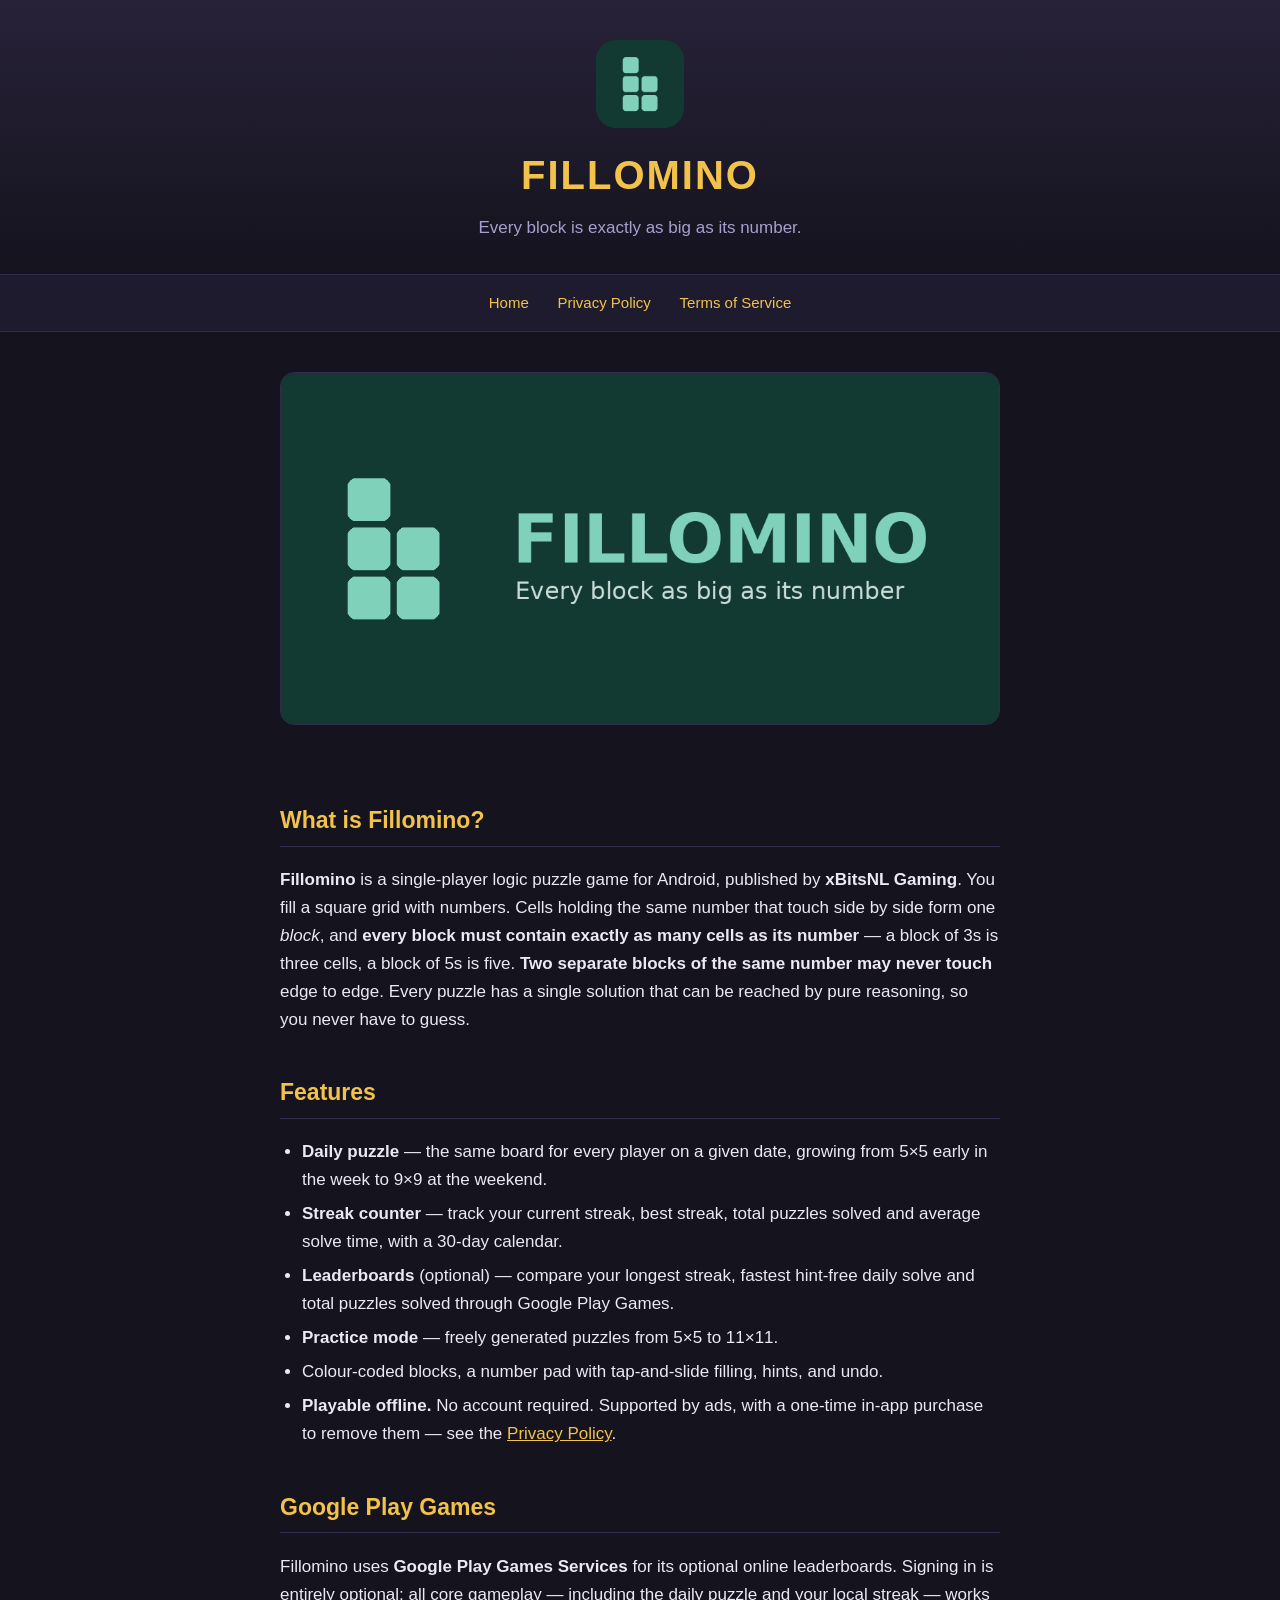
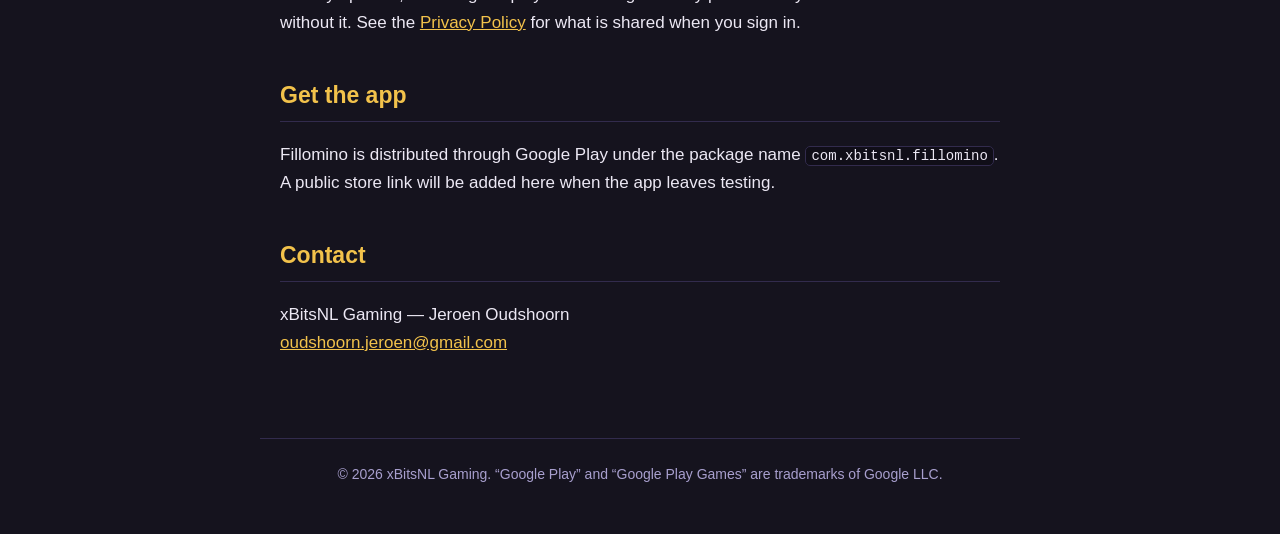
==== index.html @ f1c4b3b2 "Add Fillomino site: home page, privacy policy, terms of service Co-Authored-By: Claude Sonnet 5 <nor" ====
<!DOCTYPE html>
<html lang="en">
<head>
<meta charset="utf-8">
<meta name="viewport" content="width=device-width, initial-scale=1">
<title>Fillomino — a logic puzzle game for Android</title>
<meta name="description" content="Fillomino is a single-player logic puzzle game for Android by xBitsNL Gaming: fill the grid with numbers so every block is as big as its number, with a daily puzzle, streaks and leaderboards.">
<link rel="icon" href="assets/icon.png">
<link rel="stylesheet" href="style.css">
</head>
<body>

<header>
  <img class="icon" src="assets/icon.png" alt="Fillomino app icon">
  <h1>FILLOMINO</h1>
  <p class="tagline">Every block is exactly as big as its number.</p>
</header>

<nav>
  <a href="index.html">Home</a>
  <a href="privacy-policy.html">Privacy Policy</a>
  <a href="terms-of-service.html">Terms of Service</a>
</nav>

<main>
  <img class="feature" src="assets/feature.png" alt="Fillomino — logic puzzle game">

  <h2>What is Fillomino?</h2>
  <p>
    <strong>Fillomino</strong> is a single-player logic puzzle game for Android, published by
    <strong>xBitsNL&nbsp;Gaming</strong>. You fill a square grid with numbers. Cells holding the
    same number that touch side by side form one <em>block</em>, and <strong>every block must
    contain exactly as many cells as its number</strong> — a block of 3s is three cells, a block
    of 5s is five. <strong>Two separate blocks of the same number may never touch</strong>
    edge to edge. Every puzzle has a single solution that can be reached by pure reasoning, so you
    never have to guess.
  </p>

  <h2>Features</h2>
  <ul>
    <li><strong>Daily puzzle</strong> — the same board for every player on a given date, growing
      from 5&times;5 early in the week to 9&times;9 at the weekend.</li>
    <li><strong>Streak counter</strong> — track your current streak, best streak, total puzzles
      solved and average solve time, with a 30-day calendar.</li>
    <li><strong>Leaderboards</strong> (optional) — compare your longest streak, fastest hint-free
      daily solve and total puzzles solved through Google&nbsp;Play&nbsp;Games.</li>
    <li><strong>Practice mode</strong> — freely generated puzzles from 5&times;5 to 11&times;11.</li>
    <li>Colour-coded blocks, a number pad with tap-and-slide filling, hints, and undo.</li>
    <li><strong>Playable offline.</strong> No account required. Supported by ads, with a
      one-time in-app purchase to remove them &mdash; see the
      <a href="privacy-policy.html">Privacy Policy</a>.</li>
  </ul>

  <h2>Google Play Games</h2>
  <p>
    Fillomino uses <strong>Google Play Games Services</strong> for its optional online
    leaderboards. Signing in is entirely optional; all core gameplay — including the daily puzzle
    and your local streak — works without it. See the <a href="privacy-policy.html">Privacy
    Policy</a> for what is shared when you sign in.
  </p>

  <h2>Get the app</h2>
  <p>
    Fillomino is distributed through Google&nbsp;Play under the package name
    <code>com.xbitsnl.fillomino</code>. A public store link will be added here when the app leaves
    testing.
  </p>

  <h2>Contact</h2>
  <p>
    xBitsNL&nbsp;Gaming — Jeroen&nbsp;Oudshoorn<br>
    <a href="mailto:oudshoorn.jeroen@gmail.com">oudshoorn.jeroen@gmail.com</a>
  </p>
</main>

<footer>
  &copy; <span id="y">2026</span> xBitsNL Gaming. &ldquo;Google Play&rdquo; and
  &ldquo;Google Play Games&rdquo; are trademarks of Google&nbsp;LLC.
  <script>document.getElementById('y').textContent = new Date().getFullYear();</script>
</footer>

</body>
</html>
---- style.css ----
:root {
  --bg: #15131e;
  --bg-soft: #1e1b2e;
  --card: #241f37;
  --gold: #f2c24b;
  --gold-deep: #cb8f17;
  --ink: #ece8f4;
  --muted: #a89fce;
  --line: #322b4d;
  --max: 760px;
}

* { box-sizing: border-box; }

html { -webkit-text-size-adjust: 100%; }

body {
  margin: 0;
  background: var(--bg);
  color: var(--ink);
  font: 17px/1.65 -apple-system, BlinkMacSystemFont, "Segoe UI", Roboto, Helvetica, Arial, sans-serif;
}

a { color: var(--gold); }
a:hover { color: var(--gold-deep); }

header {
  background: linear-gradient(180deg, #272238, var(--bg));
  border-bottom: 1px solid var(--line);
  padding: 40px 20px 32px;
  text-align: center;
}

header img.icon {
  width: 88px;
  height: 88px;
  border-radius: 20px;
  display: block;
  margin: 0 auto 14px;
}

header h1 {
  margin: 0;
  font-size: 40px;
  letter-spacing: 2px;
  color: var(--gold);
}

header p.tagline {
  margin: 6px 0 0;
  color: var(--muted);
}

nav {
  text-align: center;
  padding: 14px 20px;
  border-bottom: 1px solid var(--line);
  background: var(--bg-soft);
  position: sticky;
  top: 0;
}

nav a {
  margin: 0 12px;
  text-decoration: none;
  font-size: 15px;
}

main {
  max-width: var(--max);
  margin: 0 auto;
  padding: 32px 20px 64px;
}

main img.feature {
  width: 100%;
  border-radius: 14px;
  border: 1px solid var(--line);
  margin: 8px 0 28px;
}

h2 {
  color: var(--gold);
  margin-top: 40px;
  font-size: 23px;
  border-bottom: 1px solid var(--line);
  padding-bottom: 6px;
}

h3 { color: var(--ink); margin-top: 28px; font-size: 18px; }

ul { padding-left: 22px; }
li { margin: 6px 0; }

.card {
  background: var(--card);
  border: 1px solid var(--line);
  border-radius: 14px;
  padding: 4px 22px 18px;
  margin: 20px 0;
}

.meta { color: var(--muted); font-size: 14px; }

code {
  background: #100e18;
  border: 1px solid var(--line);
  border-radius: 5px;
  padding: 1px 5px;
  font-size: 14px;
}

footer {
  max-width: var(--max);
  margin: 0 auto;
  padding: 24px 20px 48px;
  border-top: 1px solid var(--line);
  color: var(--muted);
  font-size: 14px;
  text-align: center;
}
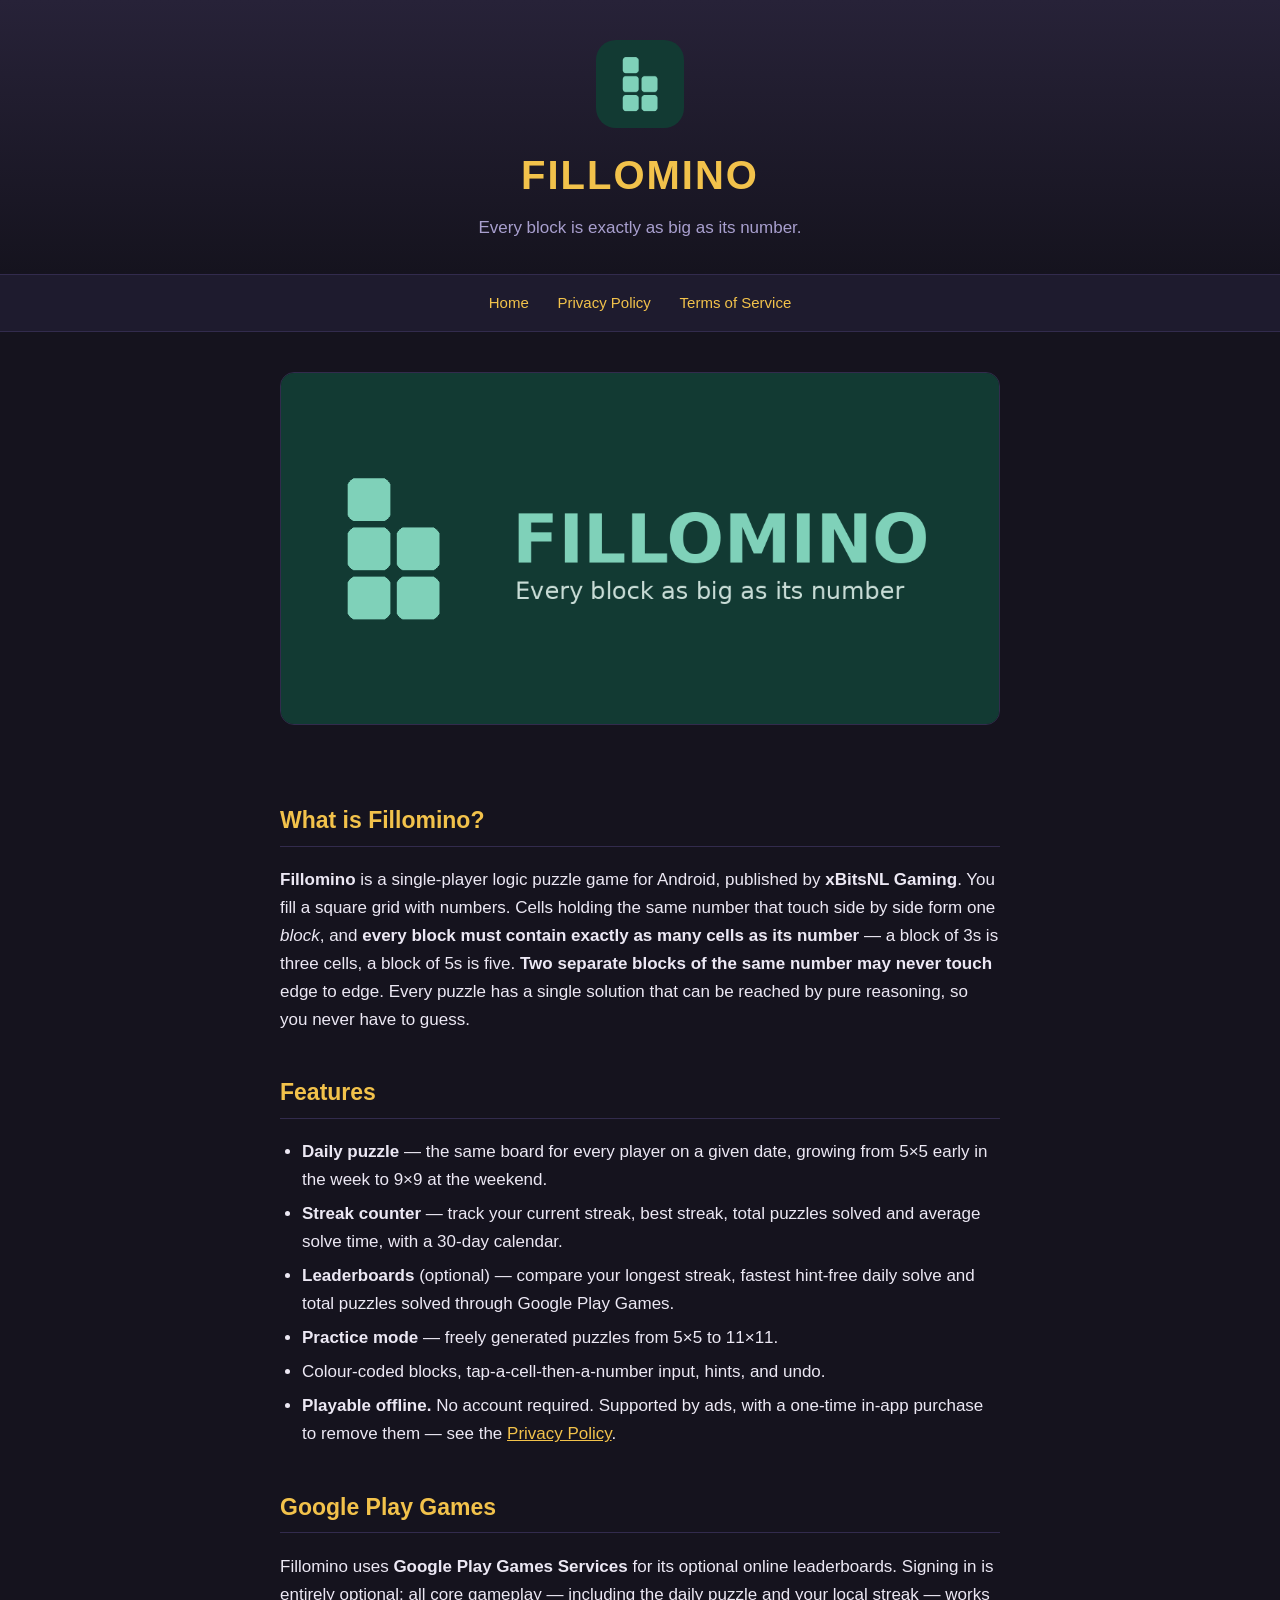
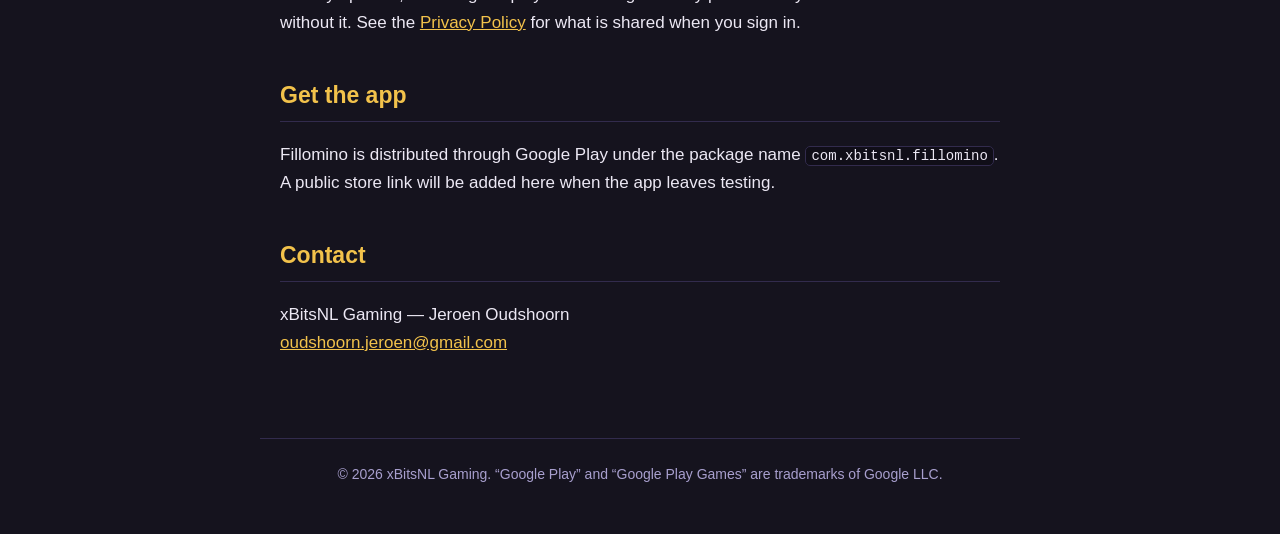
==== commit b3dfacfe: "Update copy: cell-first input, INTERNET-only permission Co-Authored-By: Claude Sonnet 5 <noreply@ant" ====
--- a/index.html
+++ b/index.html
@@ -45,7 +45,7 @@
     <li><strong>Leaderboards</strong> (optional) — compare your longest streak, fastest hint-free
       daily solve and total puzzles solved through Google&nbsp;Play&nbsp;Games.</li>
     <li><strong>Practice mode</strong> — freely generated puzzles from 5&times;5 to 11&times;11.</li>
-    <li>Colour-coded blocks, a number pad with tap-and-slide filling, hints, and undo.</li>
+    <li>Colour-coded blocks, tap-a-cell-then-a-number input, hints, and undo.</li>
     <li><strong>Playable offline.</strong> No account required. Supported by ads, with a
       one-time in-app purchase to remove them &mdash; see the
       <a href="privacy-policy.html">Privacy Policy</a>.</li>
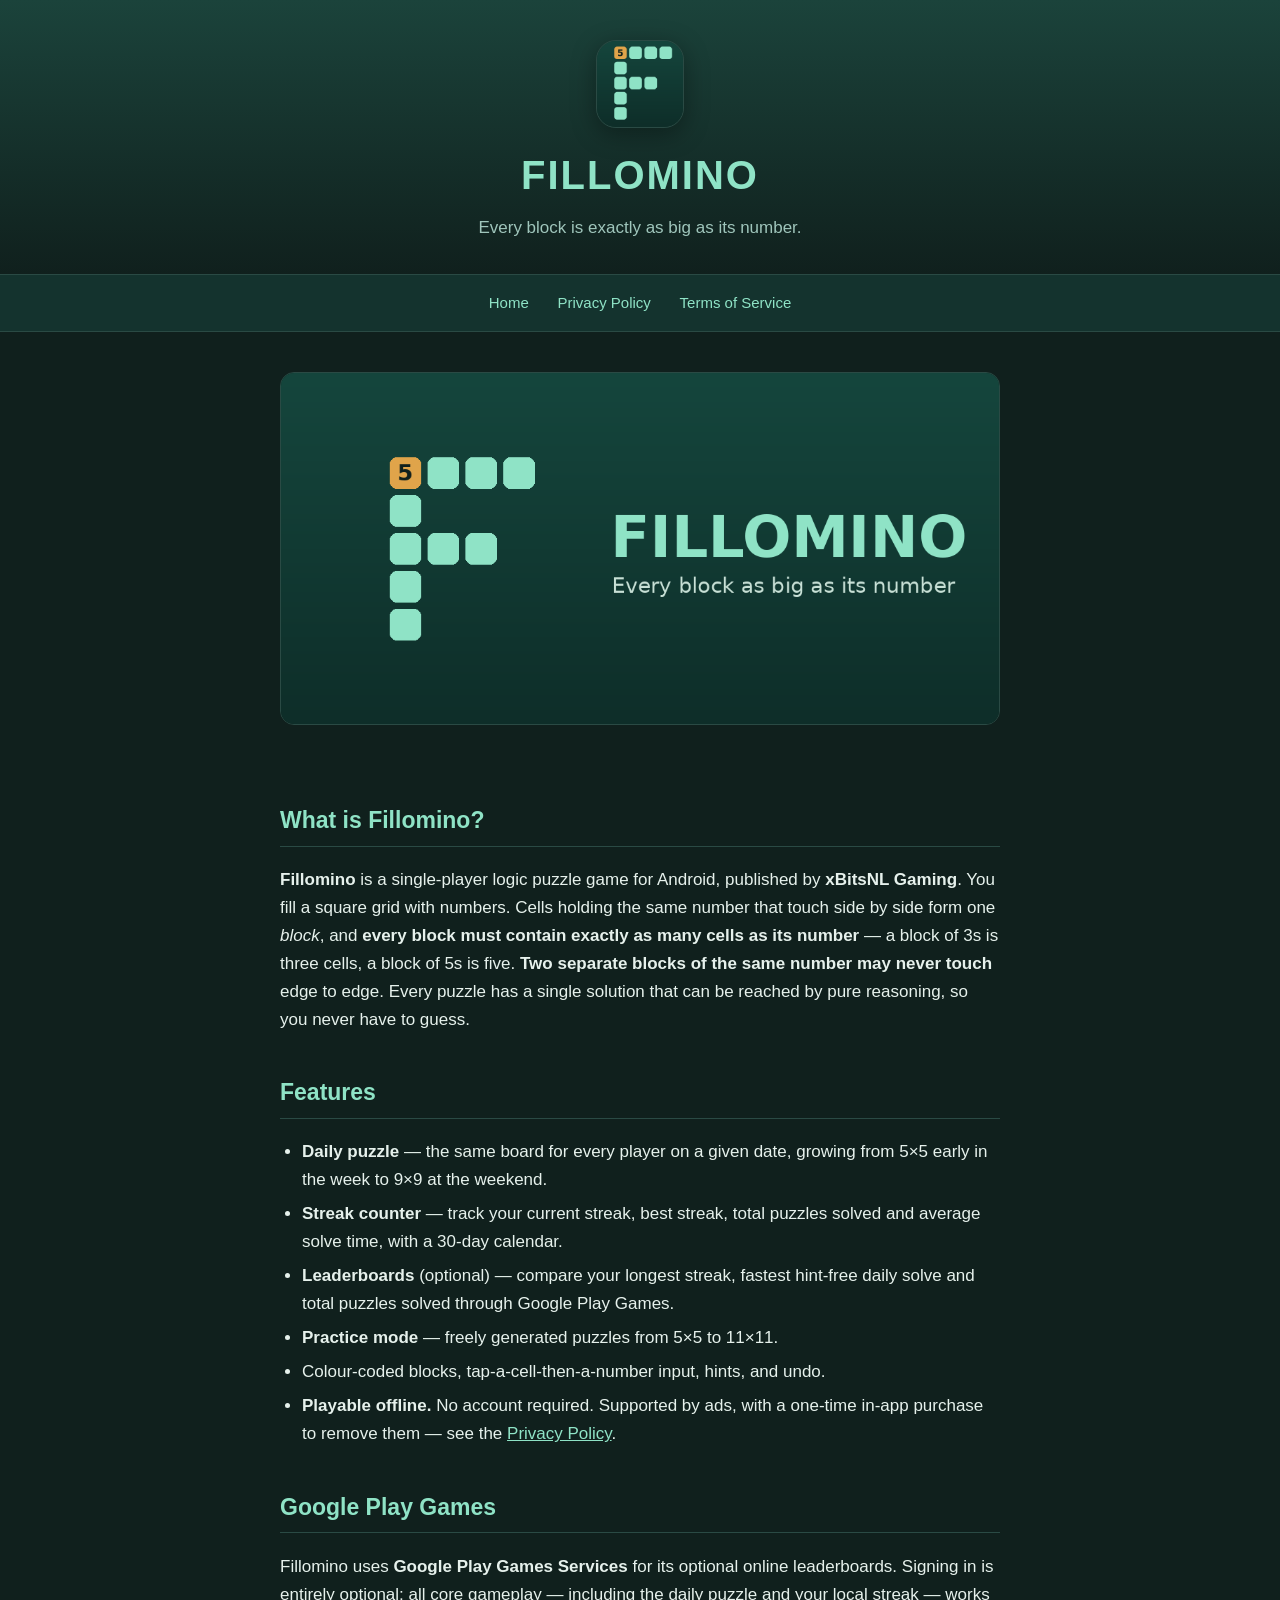
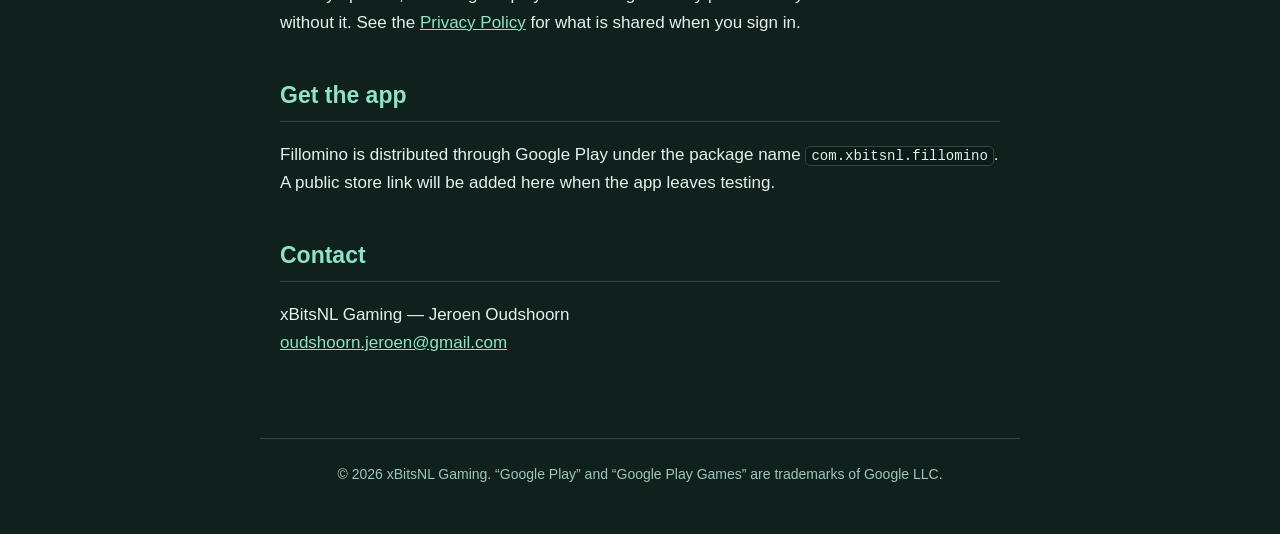
==== commit a9c3e86c: "Retheme site to Fillomino teal/mint palette to match the app and logo Co-Authored-By: Claude Sonnet " ====
--- a/index.html
+++ b/index.html
@@ -3,6 +3,7 @@
 <head>
 <meta charset="utf-8">
 <meta name="viewport" content="width=device-width, initial-scale=1">
+<meta name="theme-color" content="#10201d">
 <title>Fillomino — a logic puzzle game for Android</title>
 <meta name="description" content="Fillomino is a single-player logic puzzle game for Android by xBitsNL Gaming: fill the grid with numbers so every block is as big as its number, with a daily puzzle, streaks and leaderboards.">
 <link rel="icon" href="assets/icon.png">
--- a/style.css
+++ b/style.css
@@ -1,12 +1,13 @@
 :root {
-  --bg: #15131e;
-  --bg-soft: #1e1b2e;
-  --card: #241f37;
-  --gold: #f2c24b;
-  --gold-deep: #cb8f17;
-  --ink: #ece8f4;
-  --muted: #a89fce;
-  --line: #322b4d;
+  --bg: #10201d;
+  --bg-soft: #14332e;
+  --card: #17403a;
+  --teal: #8fe3c6;
+  --teal-deep: #157a6e;
+  --amber: #e0a44a;
+  --ink: #e6f1ec;
+  --muted: #9fc5bb;
+  --line: #2a4a44;
   --max: 760px;
 }
 
@@ -21,11 +22,11 @@
   font: 17px/1.65 -apple-system, BlinkMacSystemFont, "Segoe UI", Roboto, Helvetica, Arial, sans-serif;
 }
 
-a { color: var(--gold); }
-a:hover { color: var(--gold-deep); }
+a { color: var(--teal); }
+a:hover { color: var(--amber); }
 
 header {
-  background: linear-gradient(180deg, #272238, var(--bg));
+  background: linear-gradient(180deg, #1b433b, var(--bg));
   border-bottom: 1px solid var(--line);
   padding: 40px 20px 32px;
   text-align: center;
@@ -35,6 +36,8 @@
   width: 88px;
   height: 88px;
   border-radius: 20px;
+  border: 1px solid var(--line);
+  box-shadow: 0 6px 24px rgba(0, 0, 0, 0.35);
   display: block;
   margin: 0 auto 14px;
 }
@@ -43,7 +46,7 @@
   margin: 0;
   font-size: 40px;
   letter-spacing: 2px;
-  color: var(--gold);
+  color: var(--teal);
 }
 
 header p.tagline {
@@ -80,7 +83,7 @@
 }
 
 h2 {
-  color: var(--gold);
+  color: var(--teal);
   margin-top: 40px;
   font-size: 23px;
   border-bottom: 1px solid var(--line);
@@ -103,7 +106,7 @@
 .meta { color: var(--muted); font-size: 14px; }
 
 code {
-  background: #100e18;
+  background: #0b1917;
   border: 1px solid var(--line);
   border-radius: 5px;
   padding: 1px 5px;
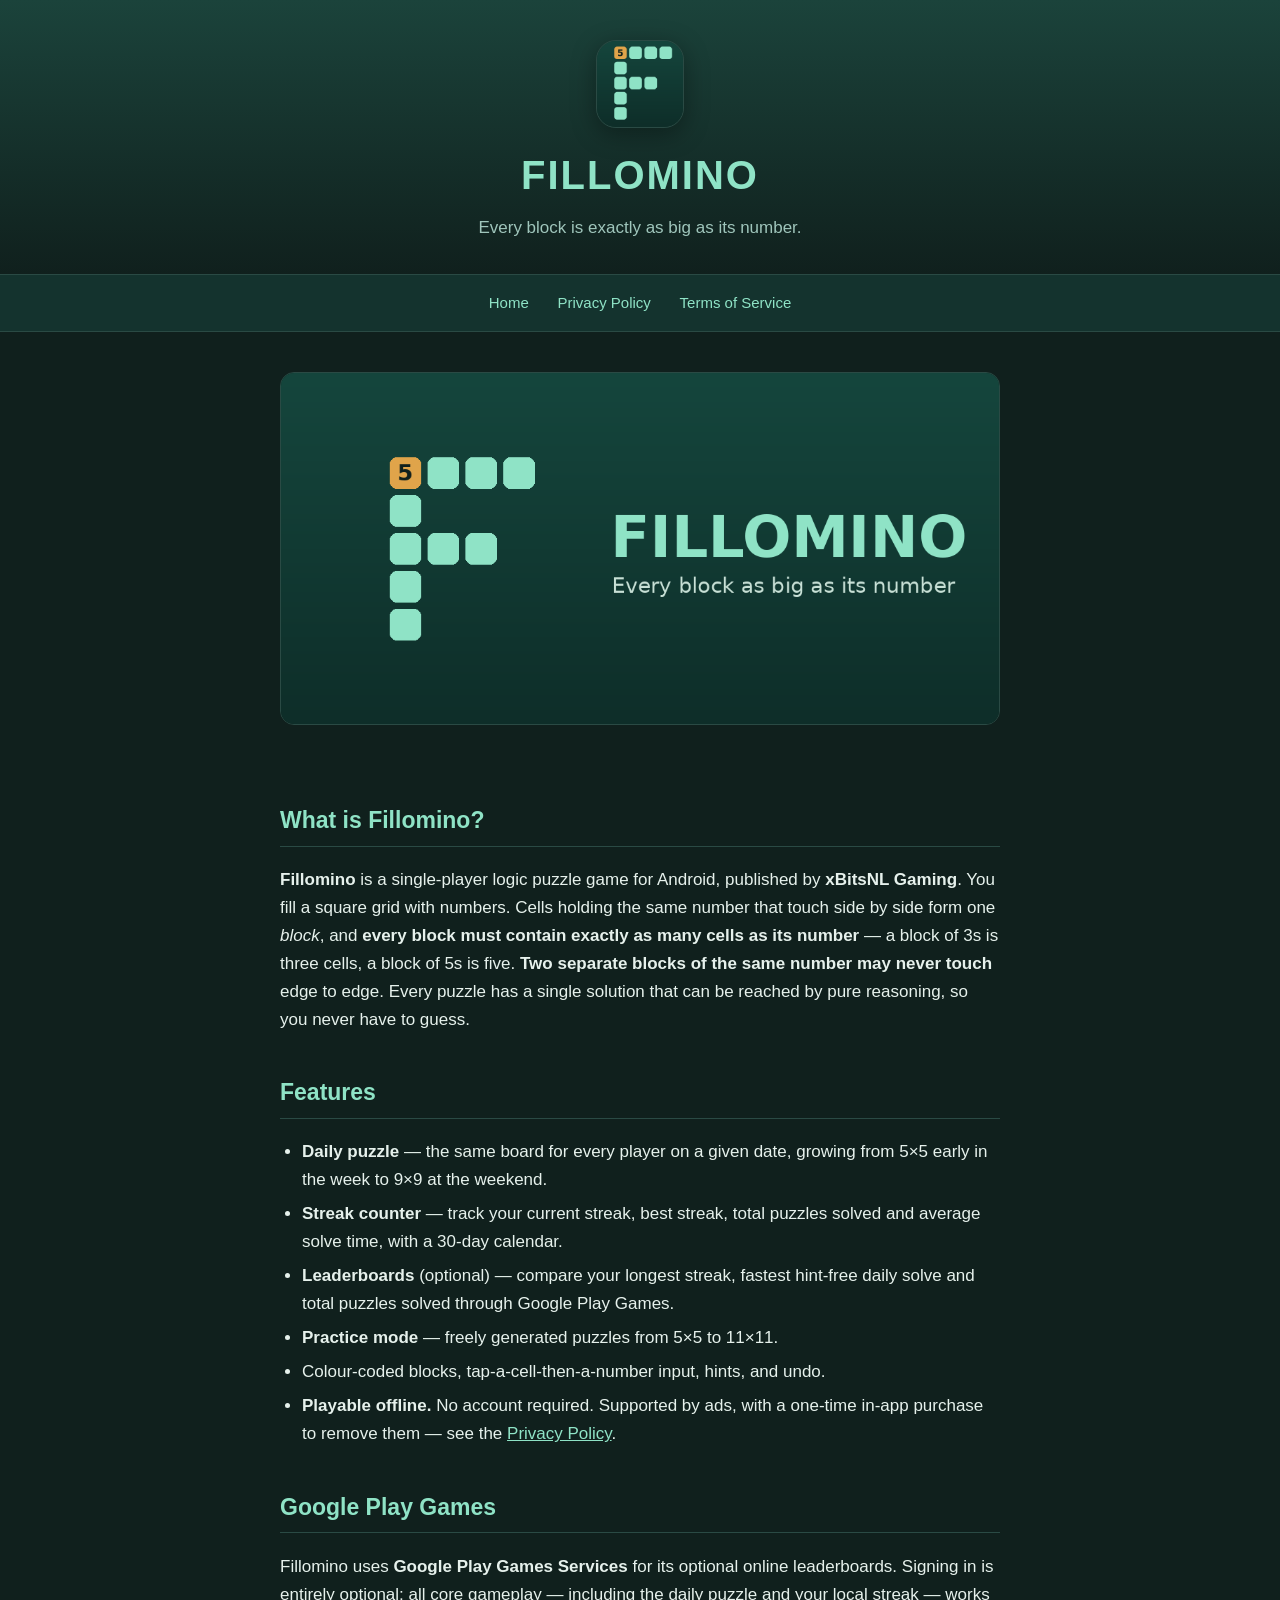
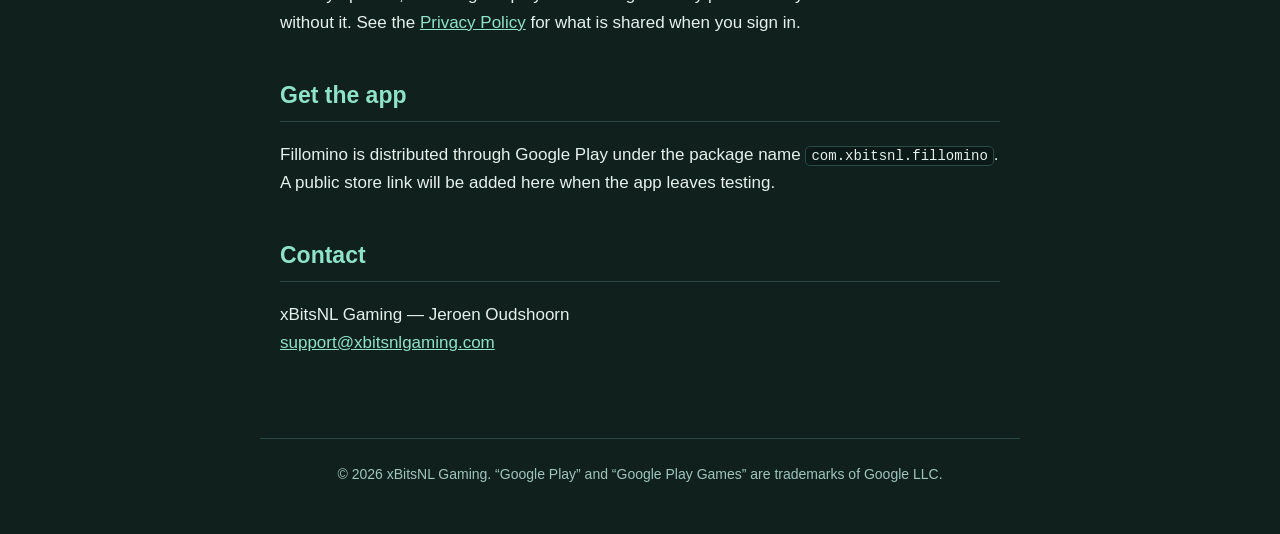
==== commit 0f79a624: "Nieuw adres: fillomino.xbitsnlgaming.com, contact via support@xbitsnlgaming.com Co-Authored-By: Clau" ====
--- a/index.html
+++ b/index.html
@@ -70,7 +70,7 @@
   <h2>Contact</h2>
   <p>
     xBitsNL&nbsp;Gaming — Jeroen&nbsp;Oudshoorn<br>
-    <a href="mailto:oudshoorn.jeroen@gmail.com">oudshoorn.jeroen@gmail.com</a>
+    <a href="mailto:support@xbitsnlgaming.com">support@xbitsnlgaming.com</a>
   </p>
 </main>
 
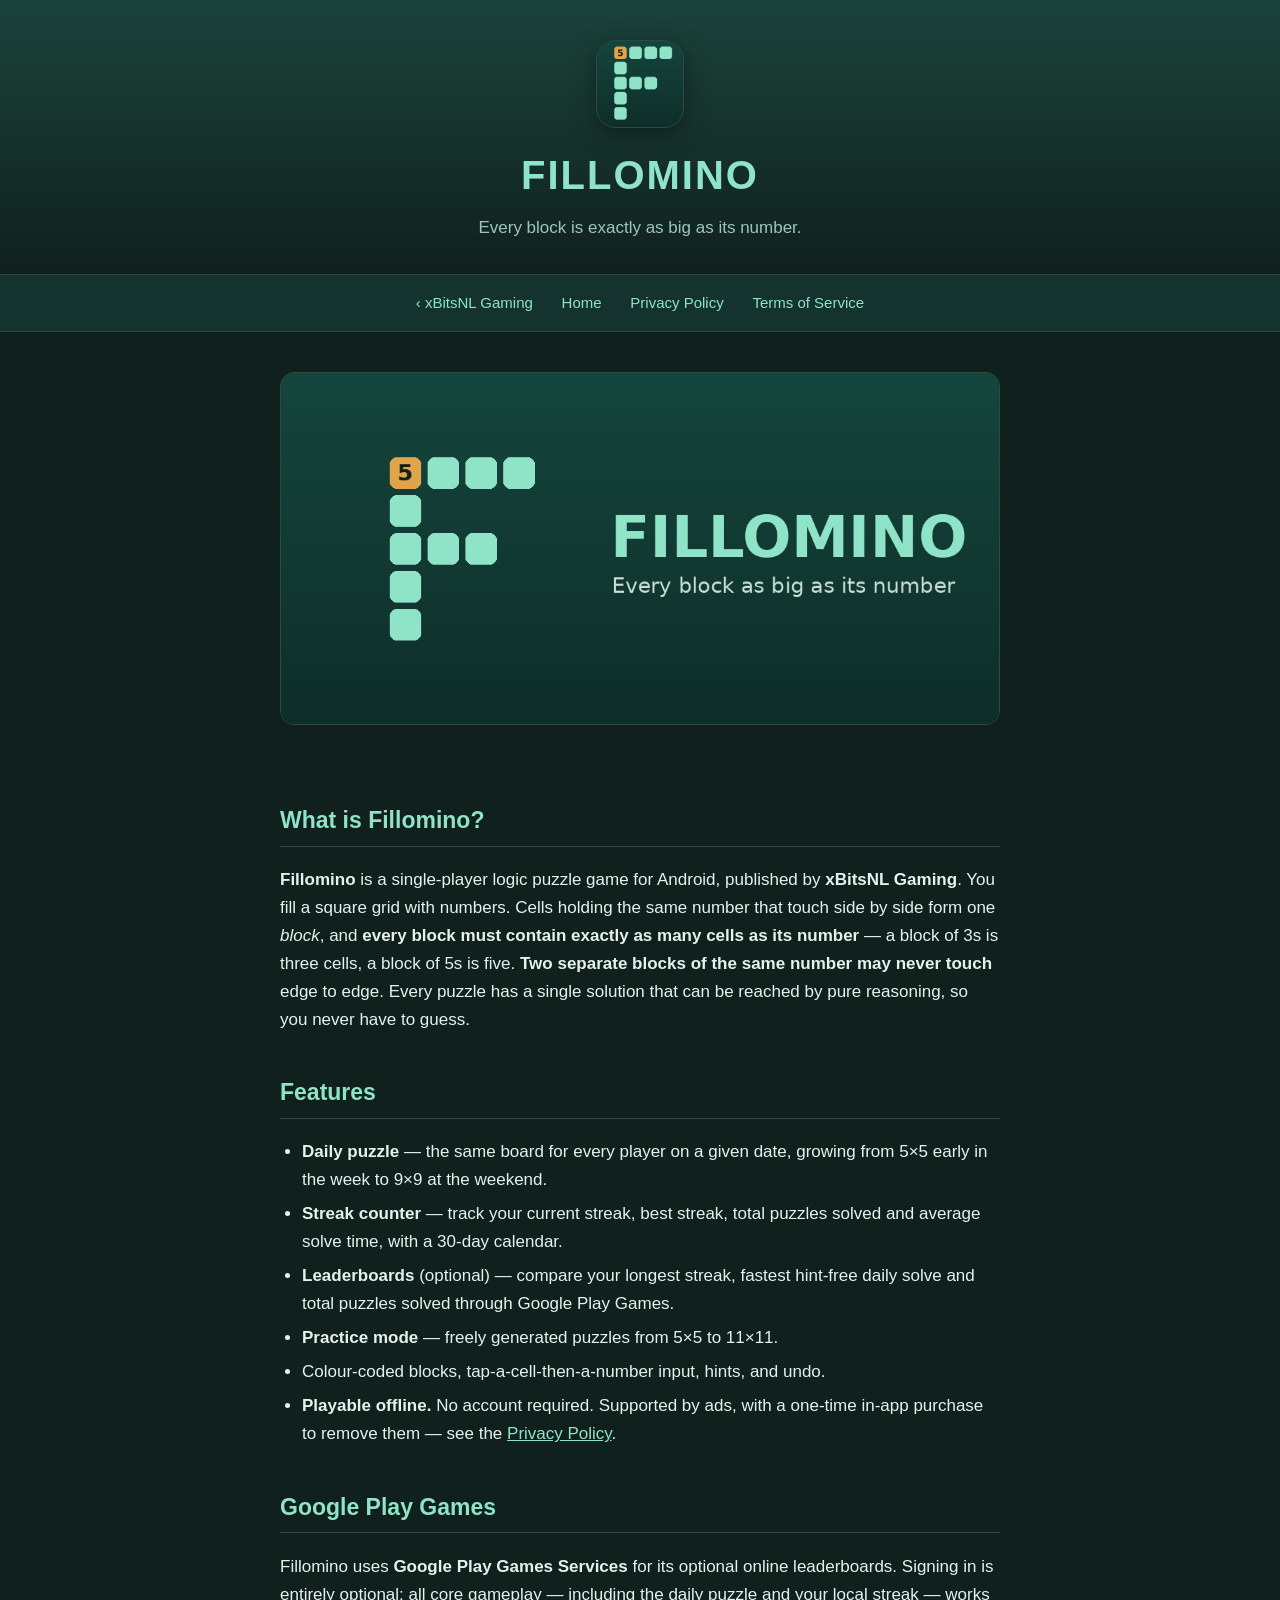
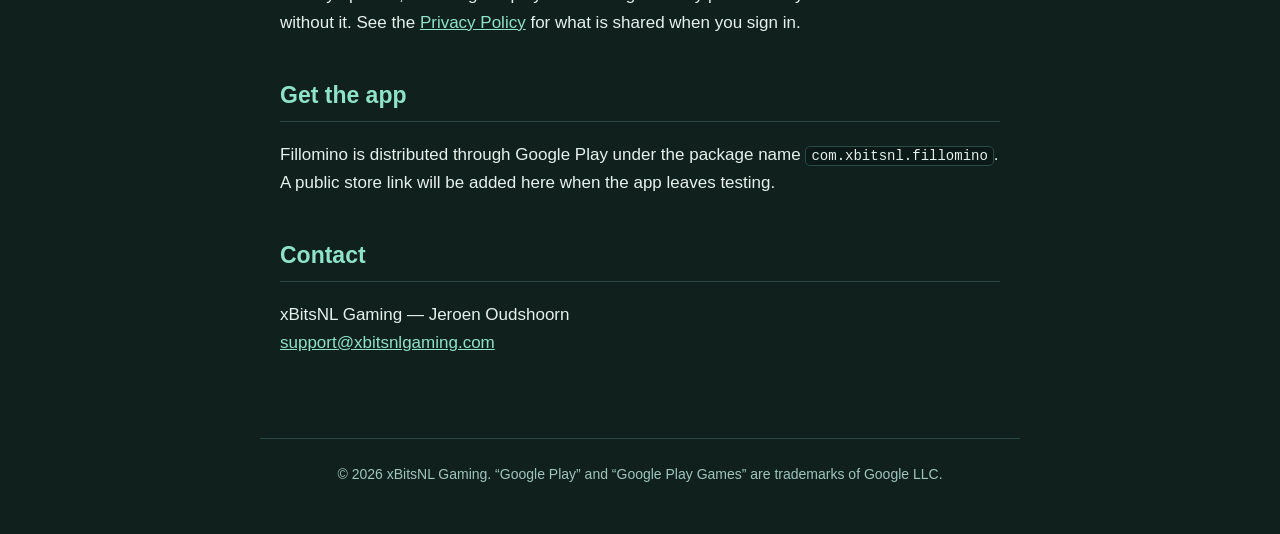
==== commit 04ca8ff5: "Link terug naar de studiopagina www.xbitsnlgaming.com Co-Authored-By: Claude Opus 5.5 <noreply@anthr" ====
--- a/index.html
+++ b/index.html
@@ -18,6 +18,7 @@
 </header>
 
 <nav>
+  <a href="https://www.xbitsnlgaming.com/">‹ xBitsNL Gaming</a>
   <a href="index.html">Home</a>
   <a href="privacy-policy.html">Privacy Policy</a>
   <a href="terms-of-service.html">Terms of Service</a>
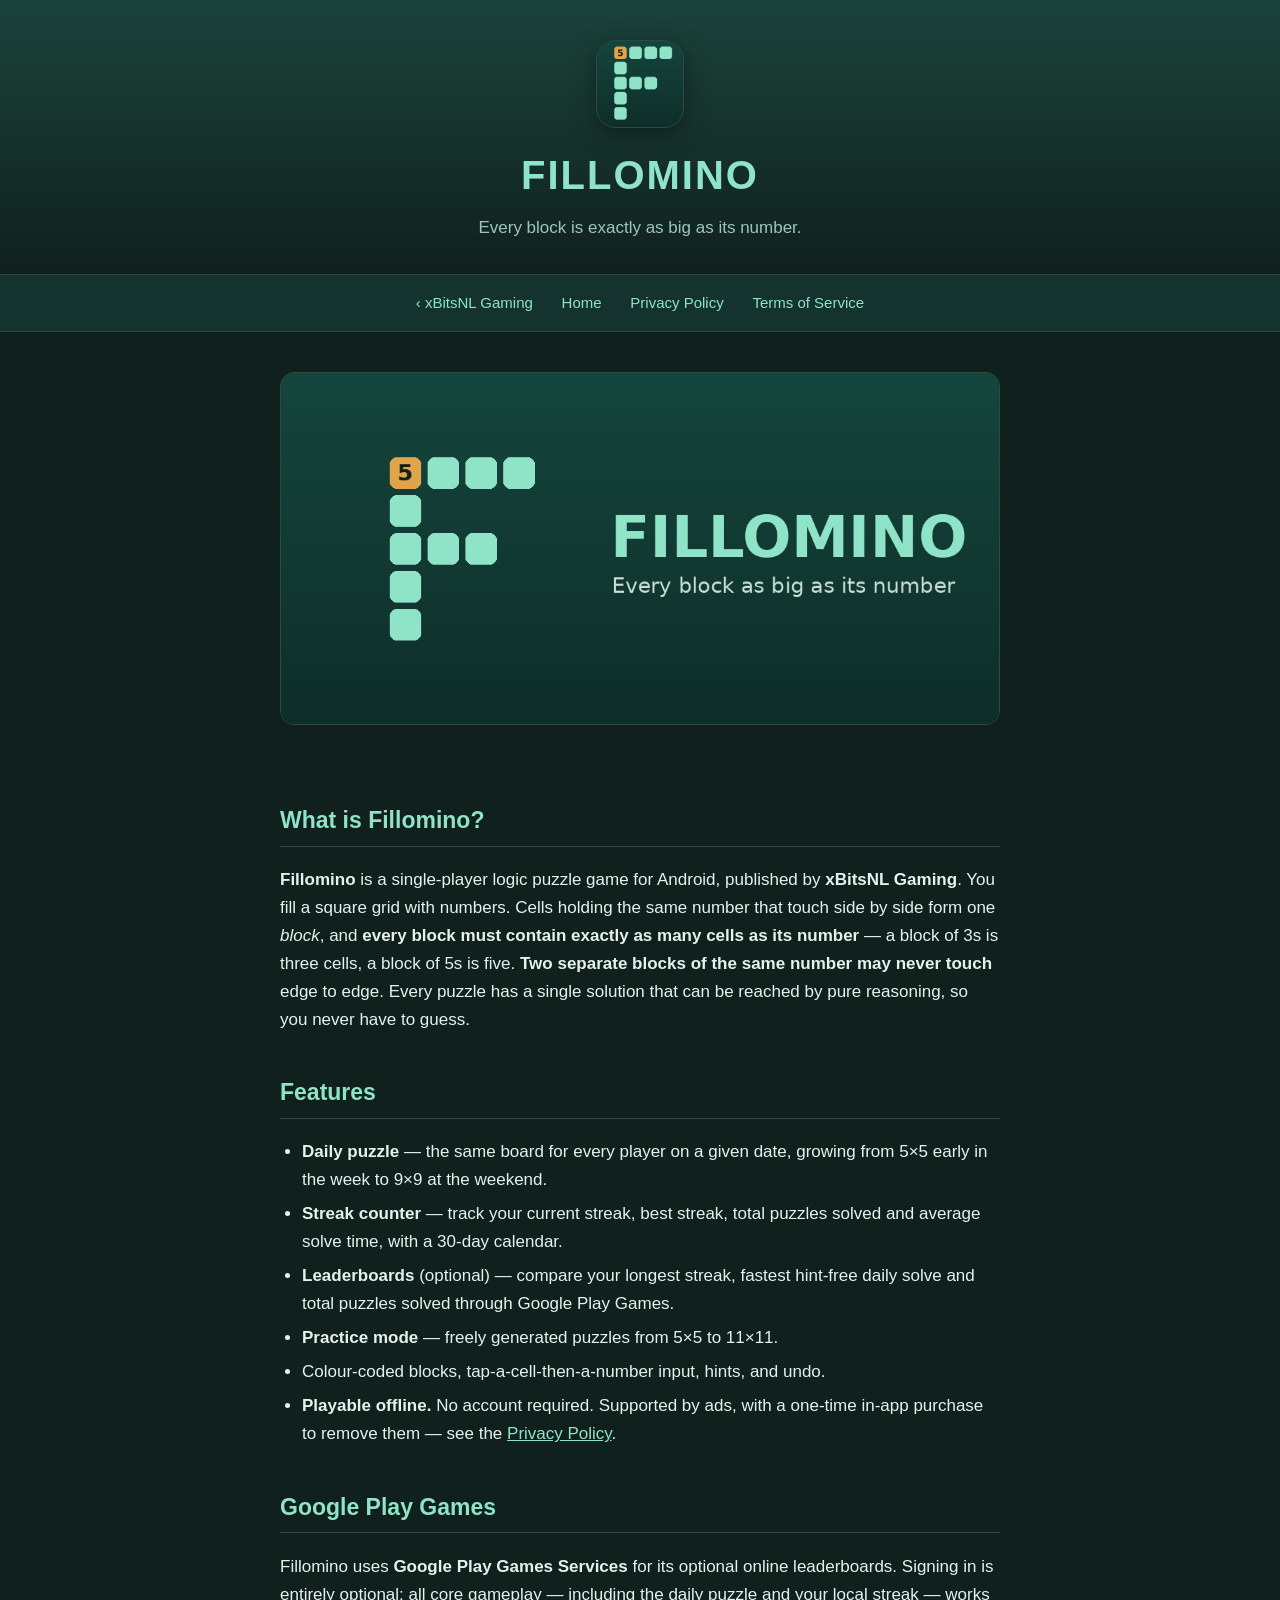
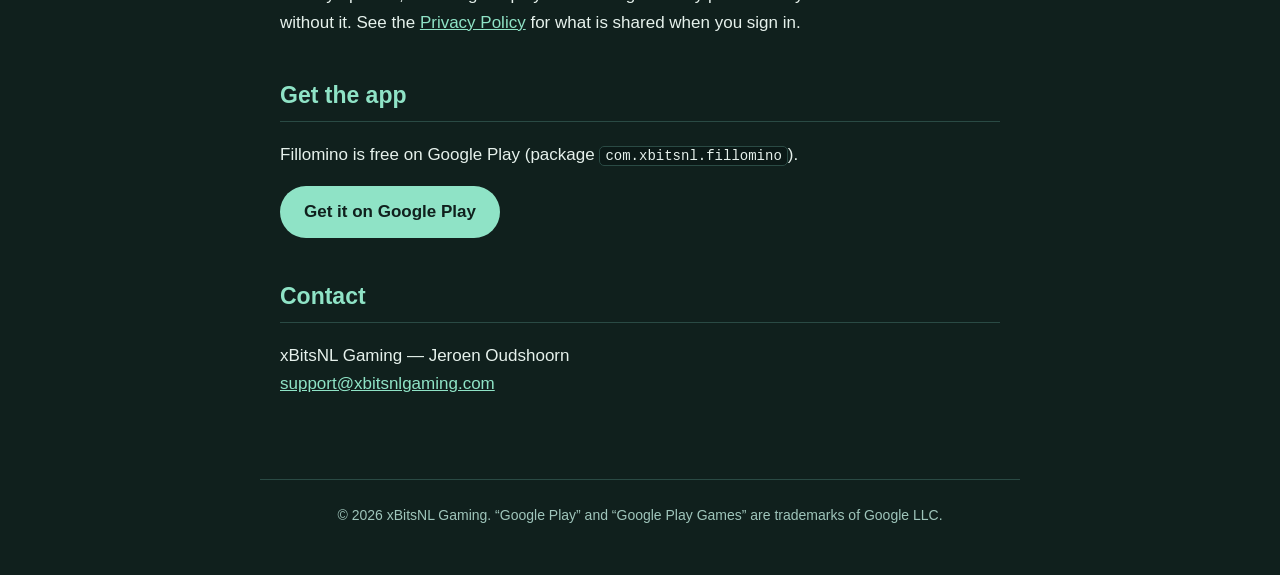
==== commit ecea36db: "Knop naar de Play Store-pagina Co-Authored-By: Claude Opus 5.5 <noreply@anthropic.com>" ====
--- a/index.html
+++ b/index.html
@@ -63,9 +63,10 @@
 
   <h2>Get the app</h2>
   <p>
-    Fillomino is distributed through Google&nbsp;Play under the package name
-    <code>com.xbitsnl.fillomino</code>. A public store link will be added here when the app leaves
-    testing.
+    Fillomino is free on Google&nbsp;Play (package <code>com.xbitsnl.fillomino</code>).
+  </p>
+  <p>
+    <a class="store-btn" href="https://play.google.com/store/apps/details?id=com.xbitsnl.fillomino" rel="noopener">Get it on Google&nbsp;Play</a>
   </p>
 
   <h2>Contact</h2>
--- a/style.css
+++ b/style.css
@@ -122,3 +122,14 @@
   font-size: 14px;
   text-align: center;
 }
+
+.store-btn {
+  display: inline-block;
+  padding: 12px 24px;
+  border-radius: 999px;
+  background: var(--teal);
+  color: var(--bg);
+  font-weight: 700;
+  text-decoration: none;
+}
+.store-btn:hover, .store-btn:focus-visible { color: var(--bg); filter: brightness(1.12); }
